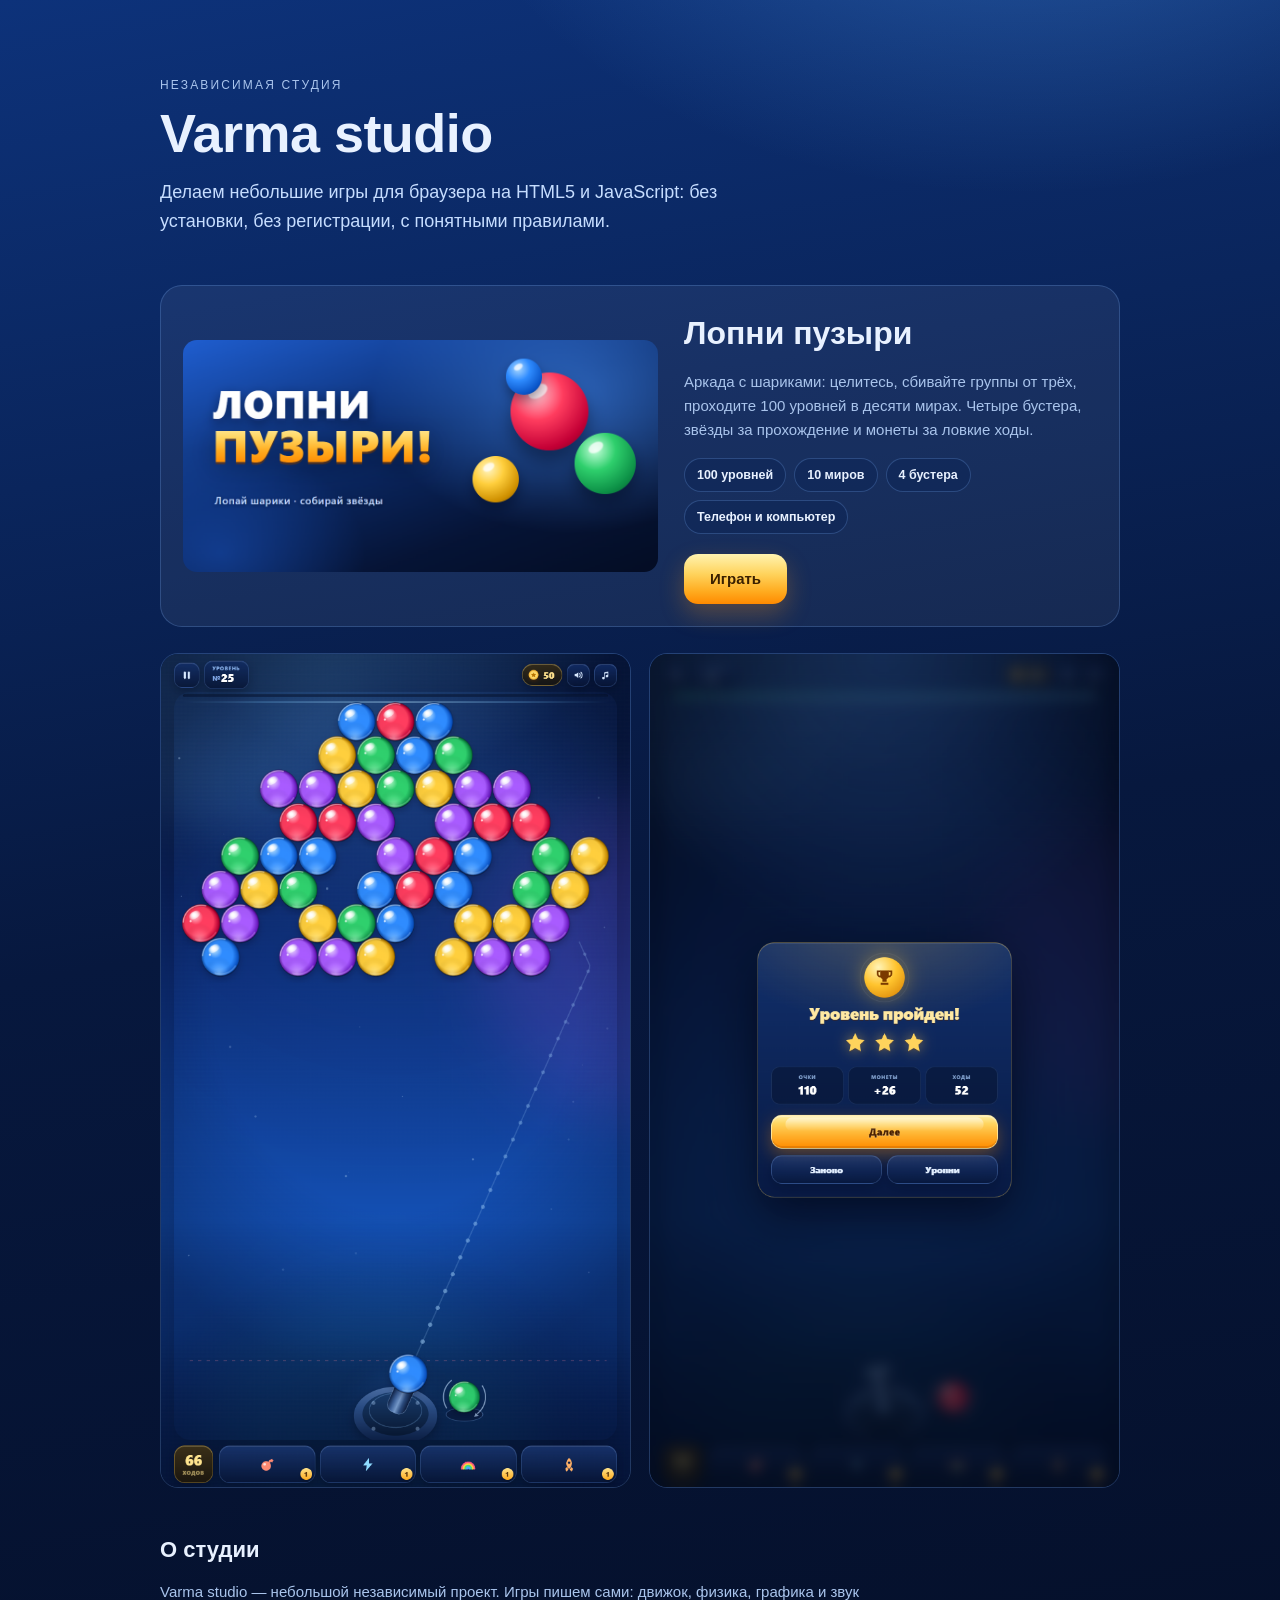
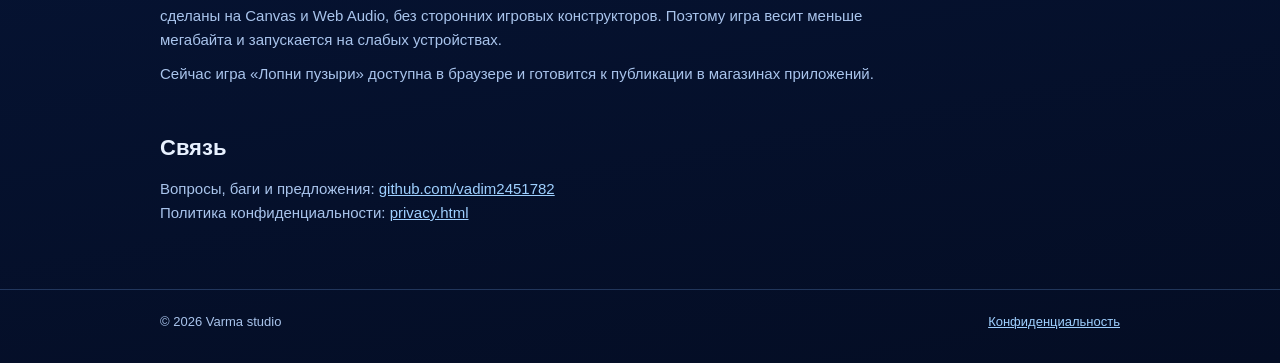
==== index.html @ e70fb7c8 "Varma studio: страница разработчика и политика конфиденциальности" ====
<!doctype html>
<html lang="ru">
<head>
<meta charset="utf-8" />
<meta name="viewport" content="width=device-width, initial-scale=1" />
<title>Varma studio — игры для браузера</title>
<meta name="description" content="Varma studio — независимая студия: браузерные игры на HTML5. Игра «Лопни пузыри»: аркада с шариками на 100 уровней." />
<meta name="theme-color" content="#07183e" />
<link rel="icon" href="assets/icon.png" />
<link rel="stylesheet" href="style.css" />
</head>
<body>
<header class="hero">
  <div class="wrap">
    <p class="kicker">Независимая студия</p>
    <h1>Varma studio</h1>
    <p class="lead">Делаем небольшие игры для браузера на HTML5 и JavaScript: без установки, без регистрации, с понятными правилами.</p>
  </div>
</header>

<main class="wrap">
  <section class="game" id="game">
    <div class="game__art">
      <img src="assets/feature.png" alt="Игра «Лопни пузыри»" width="1024" height="500" loading="lazy" />
    </div>
    <div class="game__body">
      <h2>Лопни пузыри</h2>
      <p>Аркада с шариками: целитесь, сбивайте группы от трёх, проходите 100 уровней в десяти мирах. Четыре бустера, звёзды за прохождение и монеты за ловкие ходы.</p>
      <ul class="facts">
        <li>100 уровней</li>
        <li>10 миров</li>
        <li>4 бустера</li>
        <li>Телефон и компьютер</li>
      </ul>
      <a class="btn" href="https://vadim2451782.github.io/bubble-pop-pikabu/">Играть</a>
    </div>
  </section>

  <section class="shots">
    <img src="assets/game.png" alt="Игровое поле" width="720" height="1280" loading="lazy" />
    <img src="assets/win.png" alt="Экран победы" width="720" height="1280" loading="lazy" />
  </section>

  <section class="about" id="about">
    <h2>О студии</h2>
    <p>Varma studio — небольшой независимый проект. Игры пишем сами: движок, физика, графика и звук сделаны на Canvas и Web Audio, без сторонних игровых конструкторов. Поэтому игра весит меньше мегабайта и запускается на слабых устройствах.</p>
    <p>Сейчас игра «Лопни пузыри» доступна в браузере и готовится к публикации в магазинах приложений.</p>
  </section>

  <section class="contact" id="contact">
    <h2>Связь</h2>
    <p>Вопросы, баги и предложения: <a href="https://github.com/vadim2451782">github.com/vadim2451782</a></p>
    <p class="muted">Политика конфиденциальности: <a href="privacy.html">privacy.html</a></p>
  </section>
</main>

<footer class="foot">
  <div class="wrap">
    <span>© <span id="year">2026</span> Varma studio</span>
    <span><a href="privacy.html">Конфиденциальность</a></span>
  </div>
</footer>

<script>document.getElementById('year').textContent = new Date().getFullYear();</script>
</body>
</html>
---- style.css ----
:root {
  --bg: #07183e;
  --bg-2: #0b2a68;
  --card: rgba(255, 255, 255, 0.06);
  --line: rgba(126, 178, 255, 0.24);
  --text: #e8f1ff;
  --muted: #a9c4ec;
  --accent: #ffd35c;
}

* { box-sizing: border-box; margin: 0; padding: 0; }

body {
  min-height: 100vh;
  background:
    radial-gradient(900px 600px at 80% -10%, rgba(86, 168, 255, 0.4), transparent 65%),
    linear-gradient(170deg, #0d327a 0%, var(--bg) 45%, #040d24 100%);
  color: var(--text);
  font-family: "Segoe UI", -apple-system, BlinkMacSystemFont, "SF Pro Display", Roboto, sans-serif;
  line-height: 1.6;
  -webkit-font-smoothing: antialiased;
}

.wrap { width: min(960px, calc(100% - 40px)); margin: 0 auto; }

.hero { padding: 76px 0 40px; }
.kicker {
  font-size: 12px; letter-spacing: .18em; text-transform: uppercase;
  color: var(--muted); margin-bottom: 10px;
}
.hero h1 {
  font-size: clamp(34px, 6vw, 54px); line-height: 1.05; font-weight: 900;
  letter-spacing: -.01em;
}
.lead {
  margin-top: 16px; max-width: 620px;
  font-size: clamp(15px, 2.2vw, 18px); color: #c6ddff;
}

.game {
  display: grid; grid-template-columns: 1.15fr 1fr; gap: 26px; align-items: center;
  margin-top: 10px; padding: 22px;
  border: 1px solid var(--line); border-radius: 22px; background: var(--card);
}
.game__art img { display: block; width: 100%; height: auto; border-radius: 14px; }
.game__body h2 { font-size: clamp(24px, 4vw, 32px); font-weight: 900; }
.game__body p { margin-top: 10px; color: var(--muted); font-size: 15px; }
.facts {
  display: flex; flex-wrap: wrap; gap: 8px; margin: 16px 0 20px; list-style: none;
}
.facts li {
  padding: 6px 12px; border-radius: 999px; font-size: 12.5px; font-weight: 700;
  border: 1px solid var(--line); background: rgba(12, 36, 86, 0.5);
}
.btn {
  display: inline-block; padding: 13px 26px; border-radius: 14px;
  font-weight: 800; font-size: 15px; text-decoration: none; color: #3a2000;
  background: linear-gradient(180deg, #fff3b0, #ffd35c 40%, #ffab1f 75%, #ff8a00);
  box-shadow: 0 10px 24px rgba(255, 150, 20, 0.28);
}
.btn:hover { filter: brightness(1.05); }

.shots {
  display: grid; grid-template-columns: repeat(2, 1fr); gap: 18px; margin-top: 26px;
}
.shots img {
  display: block; width: 100%; height: auto; border-radius: 18px;
  border: 1px solid var(--line);
}

.about, .contact { margin-top: 44px; }
.about h2, .contact h2 { font-size: 22px; font-weight: 900; margin-bottom: 12px; }
.about p + p { margin-top: 10px; }
.about p, .contact p { color: var(--muted); font-size: 15px; max-width: 720px; }
a { color: #9fd0ff; }
a:hover { color: #cfe8ff; }
.muted { font-size: 14px; }

.foot {
  margin-top: 64px; padding: 22px 0 30px;
  border-top: 1px solid var(--line); color: var(--muted); font-size: 13px;
}
.foot .wrap { display: flex; justify-content: space-between; gap: 12px; flex-wrap: wrap; }

@media (max-width: 760px) {
  .game { grid-template-columns: 1fr; }
  .hero { padding-top: 52px; }
}
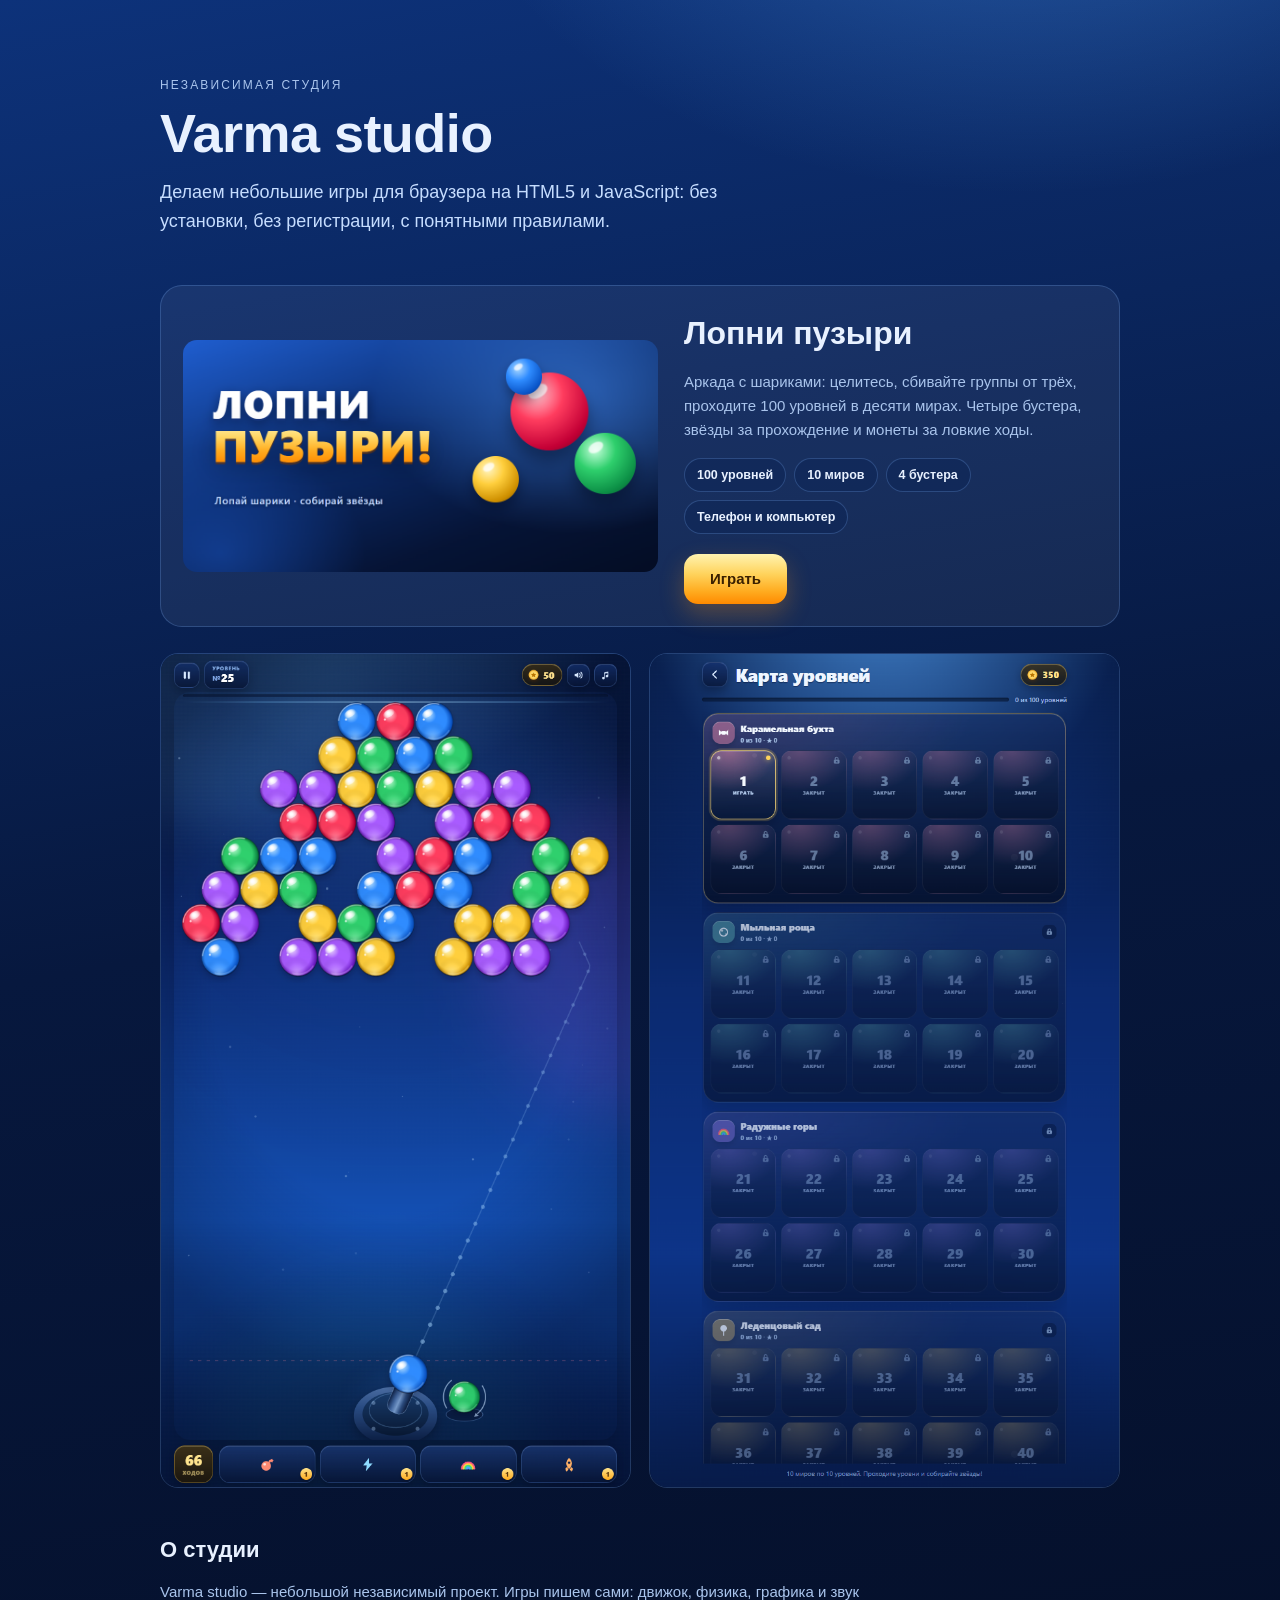
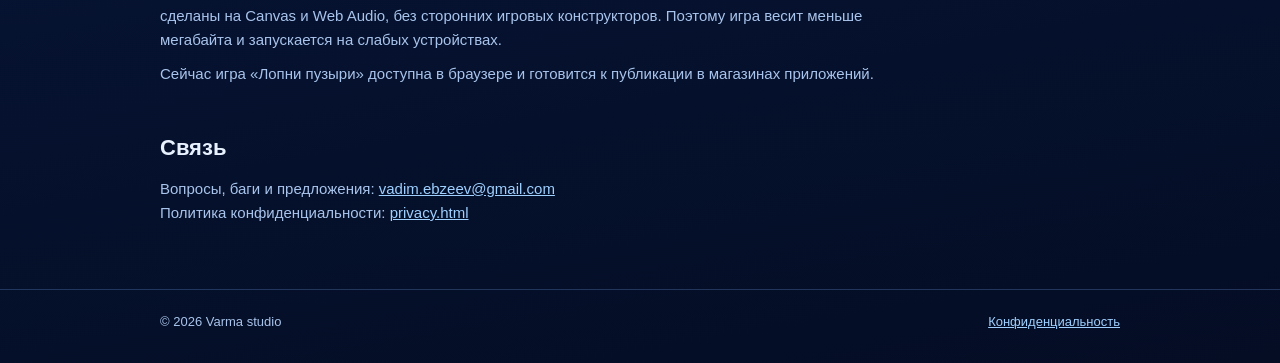
==== commit bae76e70: "Контакты: e-mail разработчика" ====
--- a/index.html
+++ b/index.html
@@ -1,4 +1,4 @@
-<!doctype html>
+﻿<!doctype html>
 <html lang="ru">
 <head>
 <meta charset="utf-8" />
@@ -49,7 +49,7 @@
 
   <section class="contact" id="contact">
     <h2>Связь</h2>
-    <p>Вопросы, баги и предложения: <a href="https://github.com/vadim2451782">github.com/vadim2451782</a></p>
+    <p>Вопросы, баги и предложения: <a href="mailto:vadim.ebzeev@gmail.com">vadim.ebzeev@gmail.com</a></p>
     <p class="muted">Политика конфиденциальности: <a href="privacy.html">privacy.html</a></p>
   </section>
 </main>
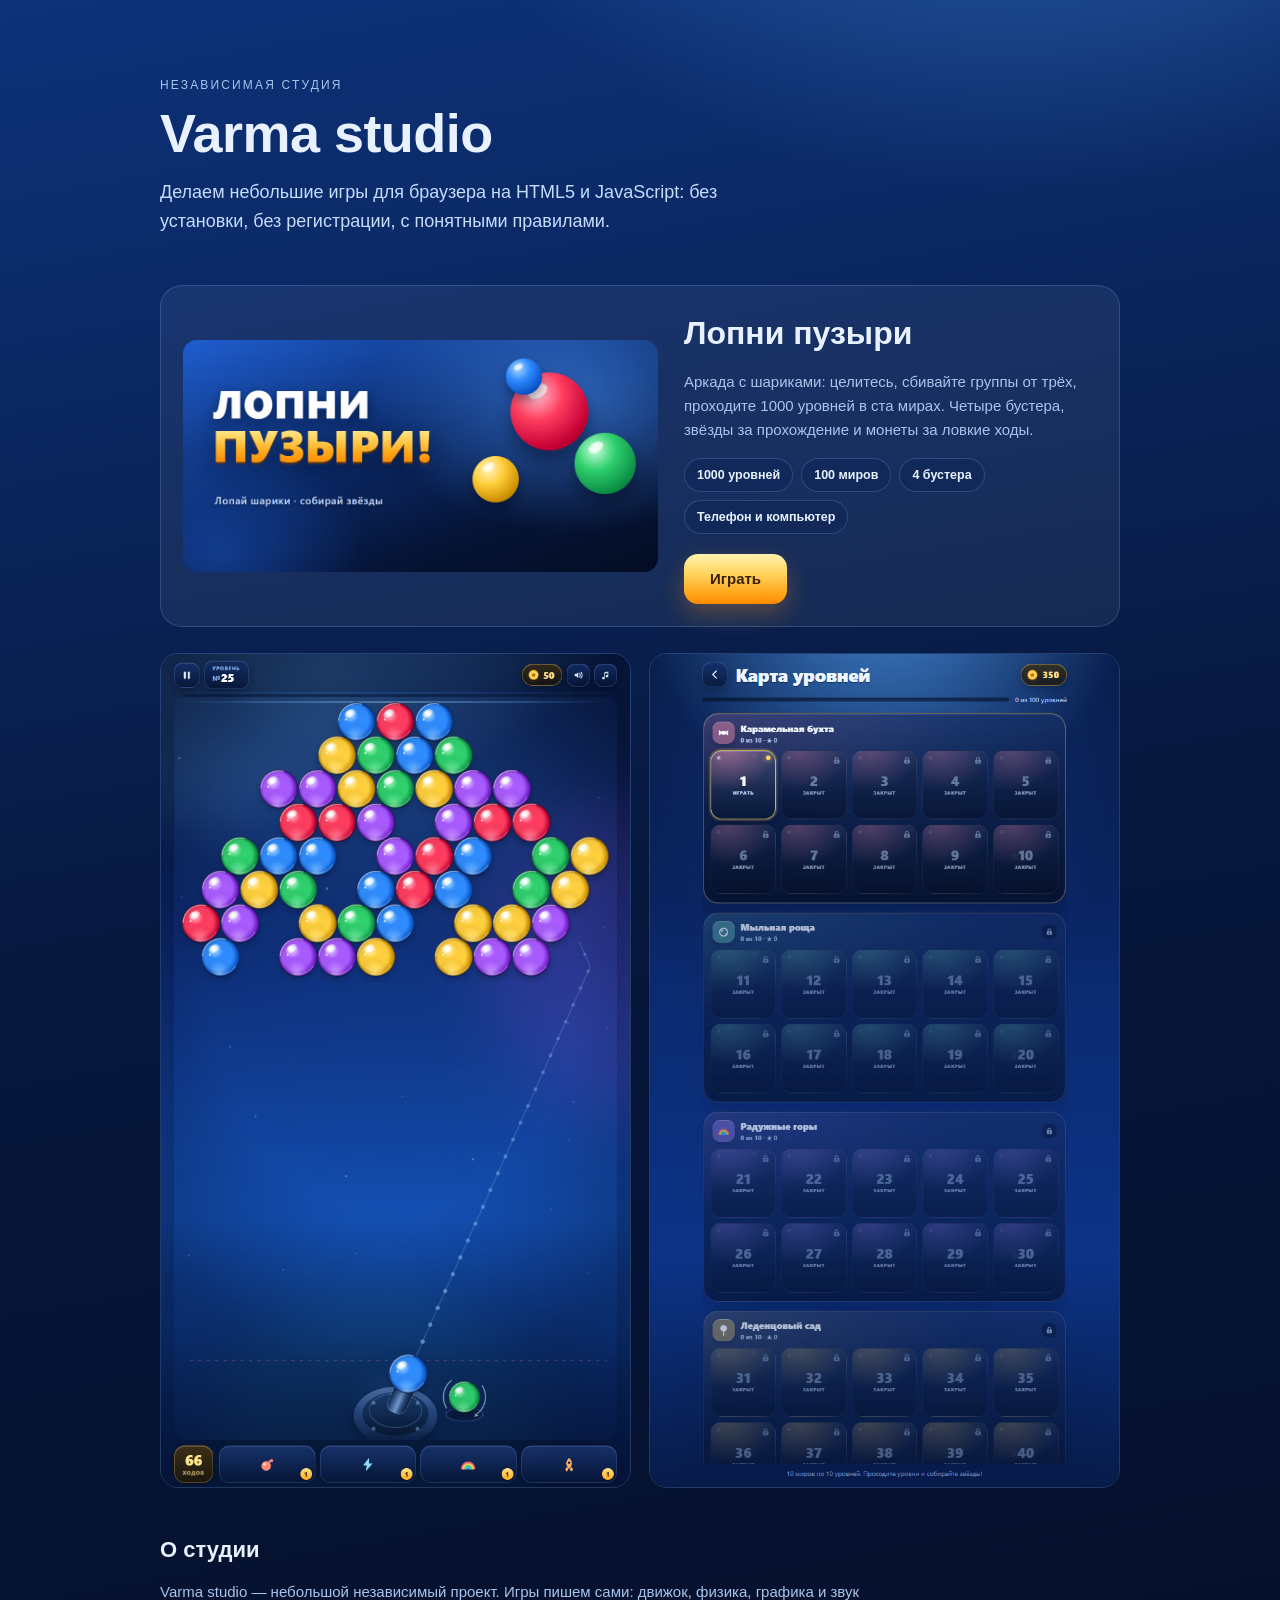
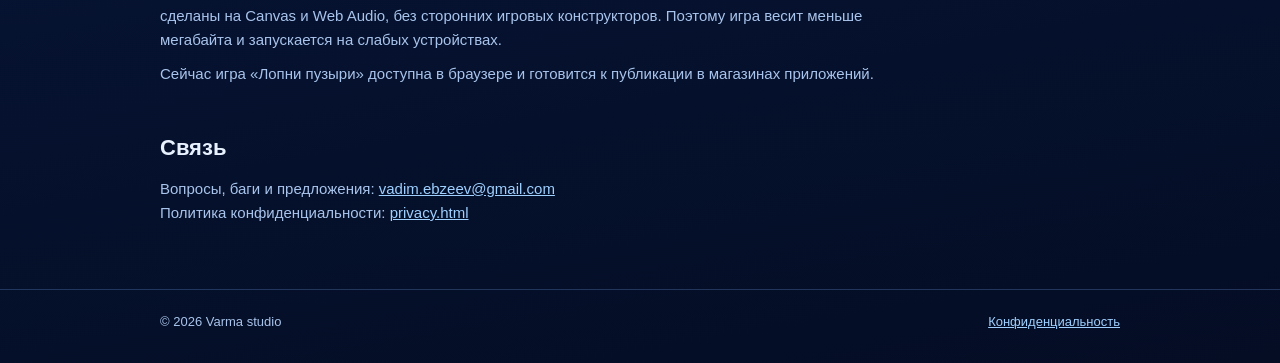
==== commit c3a7b951: "1000 уровней и 100 миров" ====
--- a/index.html
+++ b/index.html
@@ -1,4 +1,4 @@
-﻿<!doctype html>
+<!doctype html>
 <html lang="ru">
 <head>
 <meta charset="utf-8" />
@@ -25,10 +25,10 @@
     </div>
     <div class="game__body">
       <h2>Лопни пузыри</h2>
-      <p>Аркада с шариками: целитесь, сбивайте группы от трёх, проходите 100 уровней в десяти мирах. Четыре бустера, звёзды за прохождение и монеты за ловкие ходы.</p>
+      <p>Аркада с шариками: целитесь, сбивайте группы от трёх, проходите 1000 уровней в ста мирах. Четыре бустера, звёзды за прохождение и монеты за ловкие ходы.</p>
       <ul class="facts">
-        <li>100 уровней</li>
-        <li>10 миров</li>
+        <li>1000 уровней</li>
+        <li>100 миров</li>
         <li>4 бустера</li>
         <li>Телефон и компьютер</li>
       </ul>
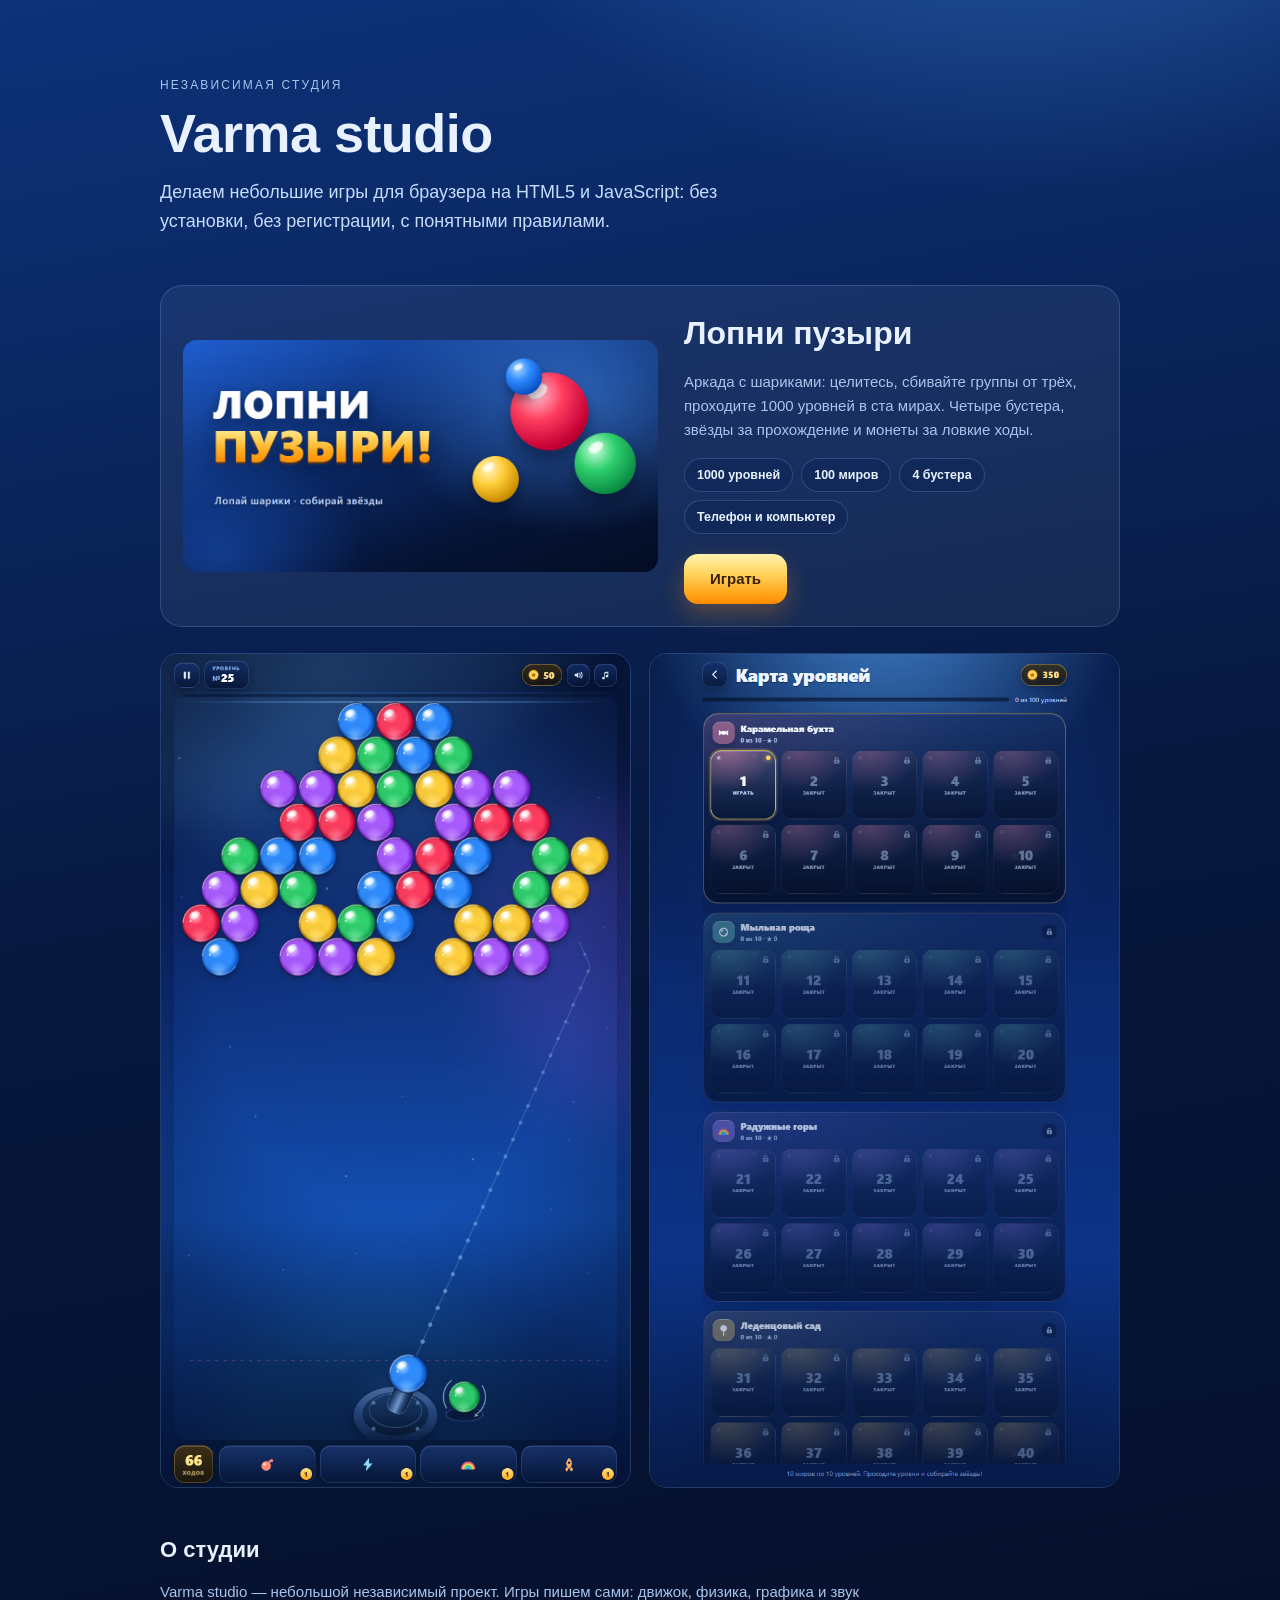
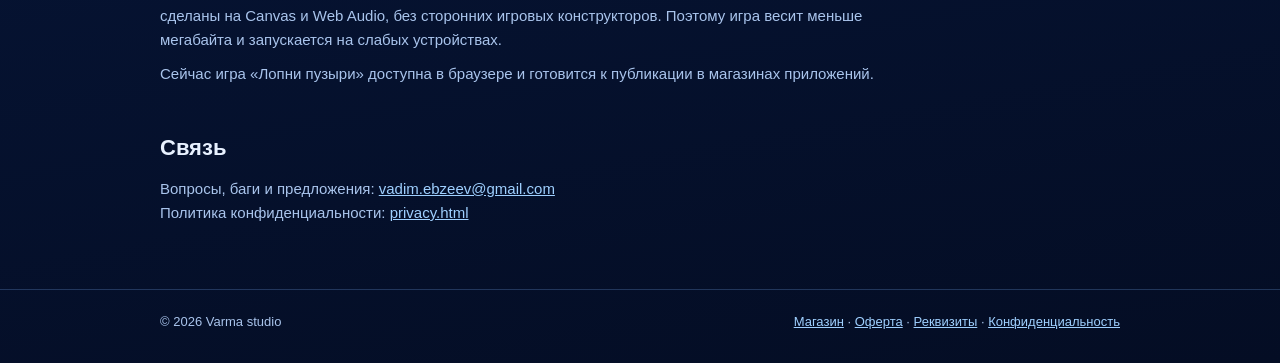
==== commit 7b871f64: "Страницы магазина, оферты и реквизитов для ЮKassa" ====
--- a/index.html
+++ b/index.html
@@ -57,7 +57,7 @@
 <footer class="foot">
   <div class="wrap">
     <span>© <span id="year">2026</span> Varma studio</span>
-    <span><a href="privacy.html">Конфиденциальность</a></span>
+    <span><a href="shop.html">Магазин</a> · <a href="offer.html">Оферта</a> · <a href="requisites.html">Реквизиты</a> · <a href="privacy.html">Конфиденциальность</a></span>
   </div>
 </footer>
 
--- a/style.css
+++ b/style.css
@@ -86,3 +86,27 @@
   .game { grid-template-columns: 1fr; }
   .hero { padding-top: 52px; }
 }
+
+/* Таблицы товаров и реквизитов */
+.table {
+  width: 100%;
+  border-collapse: collapse;
+  margin: 14px 0 18px;
+  font-size: 15px;
+}
+.table th,
+.table td {
+  text-align: left;
+  padding: 10px 12px;
+  border-bottom: 1px solid rgba(255, 255, 255, 0.14);
+  vertical-align: top;
+}
+.table th {
+  color: #cfe0ff;
+  font-weight: 600;
+}
+.table tbody th {
+  width: 190px;
+  color: #9fc0ff;
+  font-weight: 500;
+}
